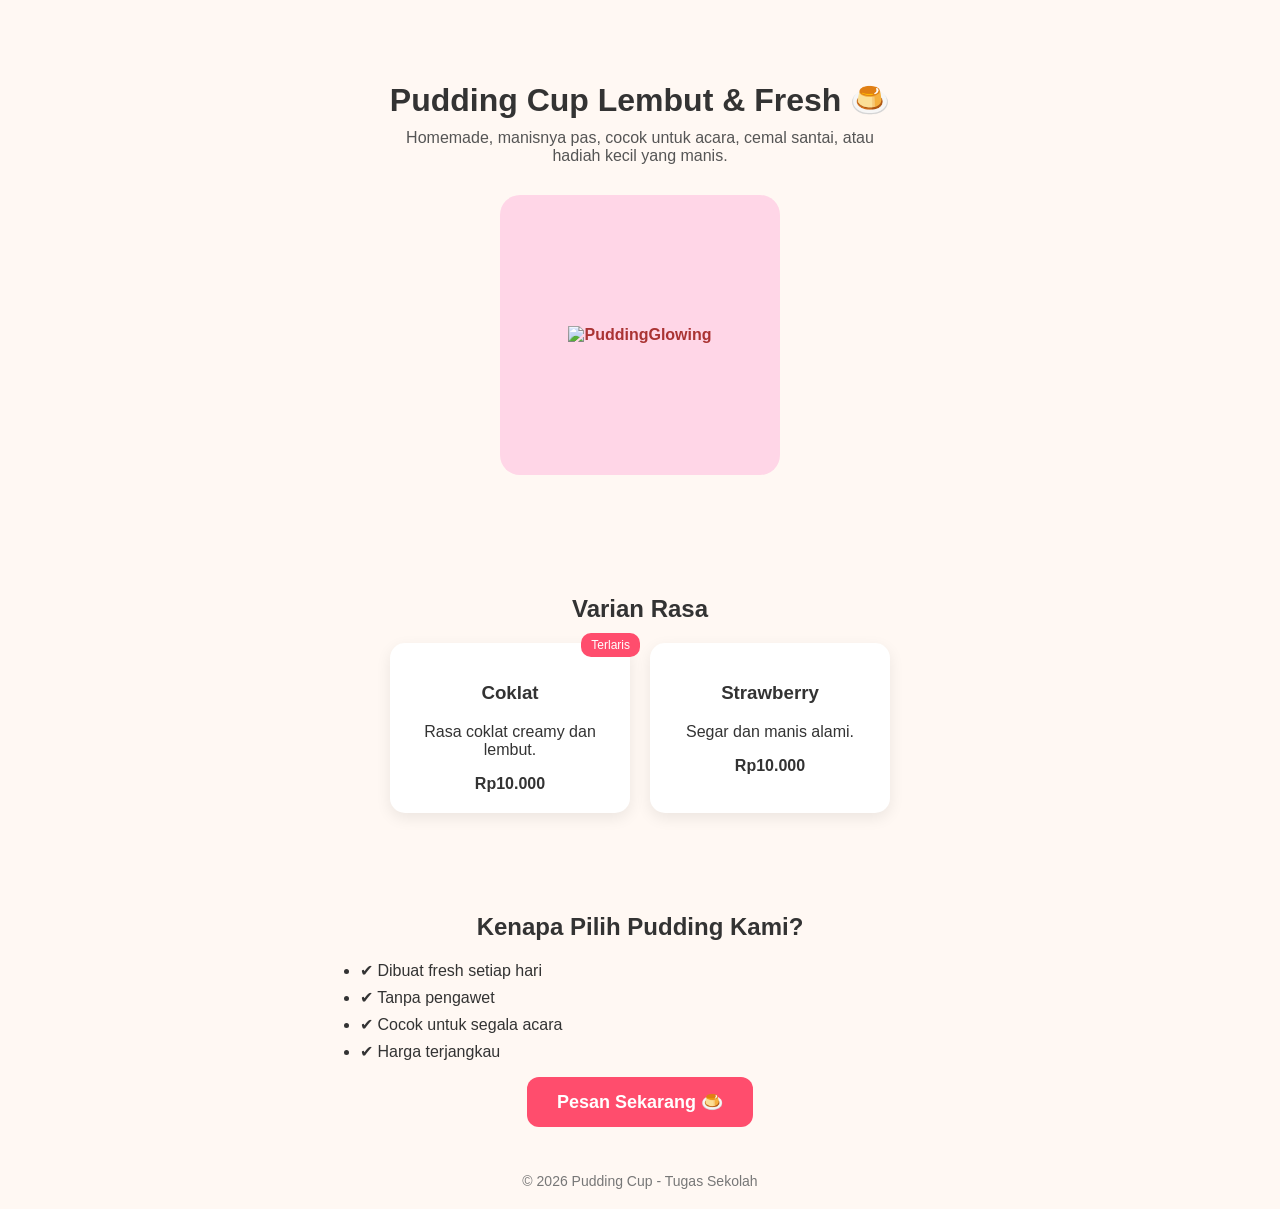
==== index.html @ 882500eb "Update index.html" ====
<!DOCTYPE html>
<html lang="id">
<head>
<meta charset="UTF-8">
<meta name="viewport" content="width=device-width, initial-scale=1.0">
<title>Pudding Cup Lezat</title>

<style>
body {
  margin: 0;
  font-family: 'Segoe UI', sans-serif;
  background: #fff8f3;
  color: #333;
}

.hero {
  text-align: center;
  padding: 60px 20px 30px;
}

.hero h1 {
  font-size: 32px;
  margin-bottom: 10px;
}

.hero p {
  max-width: 500px;
  margin: auto;
  color: #555;
}

/* Placeholder Image */
.image-box {
  width: 280px;
  height: 280px;
  background: #ffd6e7;
  margin: 30px auto;
  border-radius: 20px;
  display: flex;
  align-items: center;
  justify-content: center;
  font-weight: bold;
  color: #a33;
}

.section {
  padding: 40px 20px;
  text-align: center;
}

.menu-container {
  display: flex;
  justify-content: center;
  gap: 20px;
  flex-wrap: wrap;
  margin-top: 20px;
}

.menu-card {
  background: white;
  width: 200px;
  padding: 20px;
  border-radius: 15px;
  box-shadow: 0 5px 15px rgba(0,0,0,0.08);
  position: relative;
  transition: 0.3s;
}

.menu-card:hover {
  transform: translateY(-5px);
}

.badge {
  position: absolute;
  top: -10px;
  right: -10px;
  background: #ff4d6d;
  color: white;
  padding: 5px 10px;
  font-size: 12px;
  border-radius: 10px;
}

.price {
  font-weight: bold;
  margin-top: 10px;
}

.features {
  max-width: 600px;
  margin: auto;
  text-align: left;
}

.features li {
  margin: 8px 0;
}

.cta {
  margin-top: 30px;
}

.cta a {
  background: #ff4d6d;
  color: white;
  padding: 15px 30px;
  text-decoration: none;
  border-radius: 12px;
  font-size: 18px;
  font-weight: bold;
}

footer {
  text-align: center;
  padding: 20px;
  font-size: 14px;
  color: #777;
}
</style>
</head>

<body>

<div class="hero">
  <h1>Pudding Cup Lembut & Fresh 🍮</h1>
  <p>Homemade, manisnya pas, cocok untuk acara, cemal santai, atau hadiah kecil yang manis.</p>

  <div class="image-box">
    <img src="PuddingGlowing.jpg" alt="PuddingGlowing" class="logo utama">
  </div>
</div>

<div class="section">
  <h2>Varian Rasa</h2>

  <div class="menu-container">
    <div class="menu-card">
      <div class="badge">Terlaris</div>
      <h3>Coklat</h3>
      <p>Rasa coklat creamy dan lembut.</p>
      <div class="price">Rp10.000</div>
    </div>

    <div class="menu-card">
      <h3>Strawberry</h3>
      <p>Segar dan manis alami.</p>
      <div class="price">Rp10.000</div>
    </div>
  </div>
</div>

<div class="section">
  <h2>Kenapa Pilih Pudding Kami?</h2>

  <ul class="features">
    <li>✔ Dibuat fresh setiap hari</li>
    <li>✔ Tanpa pengawet</li>
    <li>✔ Cocok untuk segala acara</li>
    <li>✔ Harga terjangkau</li>
  </ul>

  <div class="cta">
    <a href="order.html">Pesan Sekarang 🍮</a>
  </div>
</div>

<footer>
  © 2026 Pudding Cup - Tugas Sekolah
</footer>

</body>

</html>
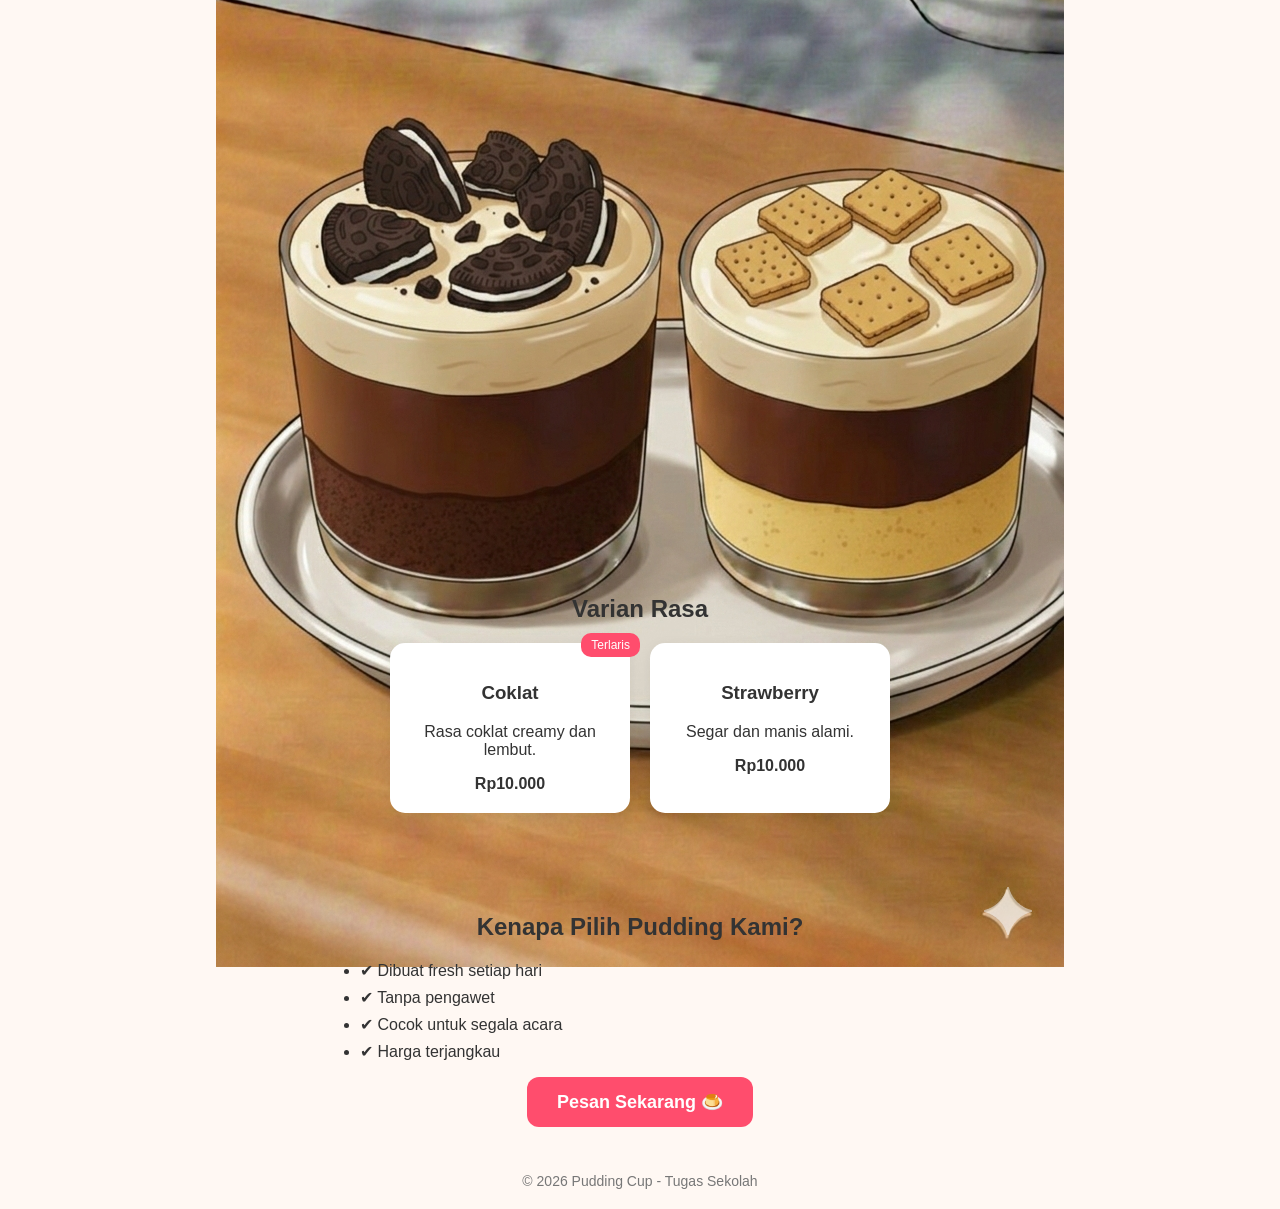
==== commit dbd6f6cc: "Update index.html" ====
--- a/index.html
+++ b/index.html
@@ -126,7 +126,7 @@
   <p>Homemade, manisnya pas, cocok untuk acara, cemal santai, atau hadiah kecil yang manis.</p>
 
   <div class="image-box">
-    <img src="PuddingGlowing.jpg" alt="PuddingGlowing" class="logo utama">
+    <img src="PuddingGlowing.png" alt="PuddingGlowing" class="logo utama">
   </div>
 </div>
 
@@ -171,3 +171,4 @@
 </body>
 
 </html>
+
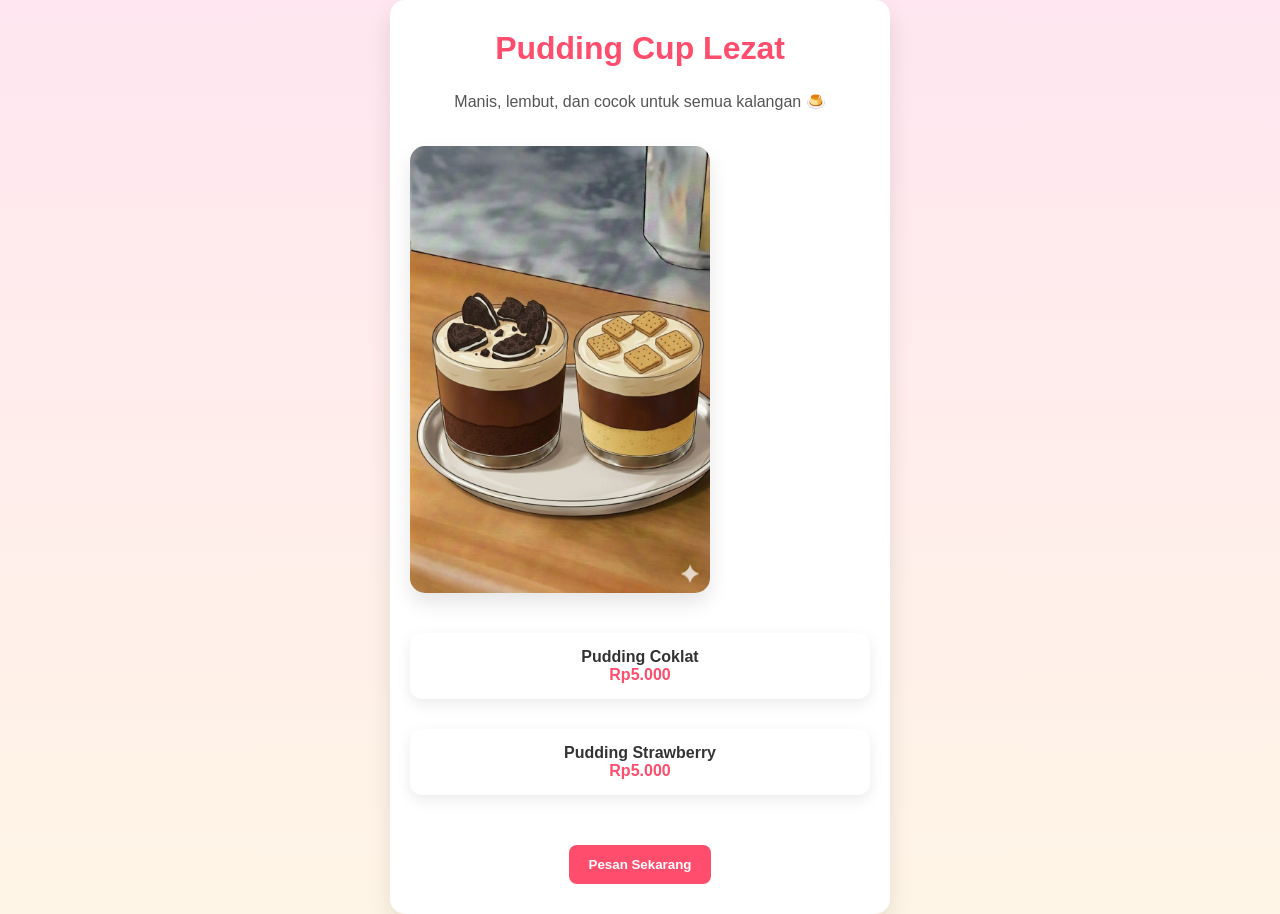
==== commit 5c4d0308: "Update index.html" ====
--- a/index.html
+++ b/index.html
@@ -4,171 +4,106 @@
 <meta charset="UTF-8">
 <meta name="viewport" content="width=device-width, initial-scale=1.0">
 <title>Pudding Cup Lezat</title>
-
+<link rel="stylesheet" href="style.css">
 <style>
 body {
+  font-family: Arial, sans-serif;
+  background: linear-gradient(to bottom, #ffe6f0, #fff5e6);
   margin: 0;
-  font-family: 'Segoe UI', sans-serif;
-  background: #fff8f3;
+  padding: 0;
+}
+
+.container {
+  text-align: center;
+  padding: 30px 20px;
+  max-width: 500px;
+  margin: auto;
+}
+
+h1 {
+  color: #ff4d6d;
+  margin-bottom: 10px;
+}
+
+.tagline {
+  color: #555;
+  margin-bottom: 20px;
+}
+
+.product-image {
+  width: 100%;
+  max-width: 300px;
+  border-radius: 15px;
+  box-shadow: 0 10px 20px rgba(0,0,0,0.1);
+  margin-bottom: 25px;
+}
+
+.menu-box {
+  background: white;
+  padding: 15px;
+  border-radius: 12px;
+  box-shadow: 0 5px 15px rgba(0,0,0,0.08);
+  margin-bottom: 15px;
+}
+
+.menu-title {
+  font-weight: bold;
   color: #333;
 }
 
-.hero {
-  text-align: center;
-  padding: 60px 20px 30px;
+.price {
+  color: #ff4d6d;
+  font-weight: bold;
 }
 
-.hero h1 {
-  font-size: 32px;
-  margin-bottom: 10px;
-}
-
-.hero p {
-  max-width: 500px;
-  margin: auto;
-  color: #555;
-}
-
-/* Placeholder Image */
-.image-box {
-  width: 280px;
-  height: 280px;
-  background: #ffd6e7;
-  margin: 30px auto;
-  border-radius: 20px;
-  display: flex;
-  align-items: center;
-  justify-content: center;
-  font-weight: bold;
-  color: #a33;
-}
-
-.section {
-  padding: 40px 20px;
-  text-align: center;
-}
-
-.menu-container {
-  display: flex;
-  justify-content: center;
-  gap: 20px;
-  flex-wrap: wrap;
+.order-btn {
   margin-top: 20px;
 }
 
-.menu-card {
-  background: white;
-  width: 200px;
-  padding: 20px;
-  border-radius: 15px;
-  box-shadow: 0 5px 15px rgba(0,0,0,0.08);
-  position: relative;
+button {
+  padding: 12px 20px;
+  border: none;
+  border-radius: 8px;
+  background: #ff4d6d;
+  color: white;
+  font-weight: bold;
+  cursor: pointer;
   transition: 0.3s;
 }
 
-.menu-card:hover {
-  transform: translateY(-5px);
-}
-
-.badge {
-  position: absolute;
-  top: -10px;
-  right: -10px;
-  background: #ff4d6d;
-  color: white;
-  padding: 5px 10px;
-  font-size: 12px;
-  border-radius: 10px;
-}
-
-.price {
-  font-weight: bold;
-  margin-top: 10px;
-}
-
-.features {
-  max-width: 600px;
-  margin: auto;
-  text-align: left;
-}
-
-.features li {
-  margin: 8px 0;
-}
-
-.cta {
-  margin-top: 30px;
-}
-
-.cta a {
-  background: #ff4d6d;
-  color: white;
-  padding: 15px 30px;
-  text-decoration: none;
-  border-radius: 12px;
-  font-size: 18px;
-  font-weight: bold;
-}
-
-footer {
-  text-align: center;
-  padding: 20px;
-  font-size: 14px;
-  color: #777;
+button:hover {
+  background: #e6004c;
 }
 </style>
 </head>
-
 <body>
 
-<div class="hero">
-  <h1>Pudding Cup Lembut & Fresh 🍮</h1>
-  <p>Homemade, manisnya pas, cocok untuk acara, cemal santai, atau hadiah kecil yang manis.</p>
+<div class="container">
 
-  <div class="image-box">
-    <img src="PuddingGlowing.png" alt="PuddingGlowing" class="logo utama">
+  <h1>Pudding Cup Lezat</h1>
+  <p class="tagline">Manis, lembut, dan cocok untuk semua kalangan 🍮</p>
+
+  <!-- GANTI dengan nama file gambar kamu -->
+  <img src="pudding.png" alt="Pudding Cup" class="product-image">
+
+  <div class="menu-box">
+    <div class="menu-title">Pudding Coklat</div>
+    <div class="price">Rp5.000</div>
   </div>
+
+  <div class="menu-box">
+    <div class="menu-title">Pudding Strawberry</div>
+    <div class="price">Rp5.000</div>
+  </div>
+
+  <div class="order-btn">
+    <a href="order.html">
+      <button>Pesan Sekarang</button>
+    </a>
+  </div>
+
 </div>
 
-<div class="section">
-  <h2>Varian Rasa</h2>
-
-  <div class="menu-container">
-    <div class="menu-card">
-      <div class="badge">Terlaris</div>
-      <h3>Coklat</h3>
-      <p>Rasa coklat creamy dan lembut.</p>
-      <div class="price">Rp10.000</div>
-    </div>
-
-    <div class="menu-card">
-      <h3>Strawberry</h3>
-      <p>Segar dan manis alami.</p>
-      <div class="price">Rp10.000</div>
-    </div>
-  </div>
-</div>
-
-<div class="section">
-  <h2>Kenapa Pilih Pudding Kami?</h2>
-
-  <ul class="features">
-    <li>✔ Dibuat fresh setiap hari</li>
-    <li>✔ Tanpa pengawet</li>
-    <li>✔ Cocok untuk segala acara</li>
-    <li>✔ Harga terjangkau</li>
-  </ul>
-
-  <div class="cta">
-    <a href="order.html">Pesan Sekarang 🍮</a>
-  </div>
-</div>
-
-<footer>
-  © 2026 Pudding Cup - Tugas Sekolah
-</footer>
-
 </body>
-
 </html>
 
--- a/style.css
+++ b/style.css
@@ -0,0 +1,70 @@
+/* Reset dasar */
+* {
+  margin:0;
+  padding:0;
+  box-sizing:border-box;
+  font-family: Arial, sans-serif;
+}
+
+/* Background */
+body {
+  background: linear-gradient(to bottom, #ffe6f0, #fff5e6);
+  display:flex;
+  justify-content:center;
+  align-items:center;
+  min-height:100vh;
+}
+
+/* Container card */
+.container {
+  background:white;
+  padding:30px;
+  width:90%;
+  max-width:400px;
+  border-radius:15px;
+  box-shadow:0 10px 25px rgba(0,0,0,0.1);
+  display:flex;
+  flex-direction:column;
+  gap:15px;
+}
+
+/* Judul */
+h1 {
+  text-align:center;
+  color:#ff4d6d;
+}
+
+/* Label */
+label {
+  font-weight:bold;
+  margin-top:10px;
+}
+
+/* Input & select */
+input, select {
+  width:100%;
+  padding:10px;
+  border-radius:8px;
+  border:1px solid #ddd;
+}
+
+/* Total */
+h3 {
+  text-align:center;
+  color:#333;
+}
+
+/* Tombol */
+button {
+  padding:12px;
+  border:none;
+  border-radius:8px;
+  background:#ff4d6d;
+  color:white;
+  font-weight:bold;
+  cursor:pointer;
+  transition:0.3s;
+}
+button:hover {
+  background:#e6004c;
+}
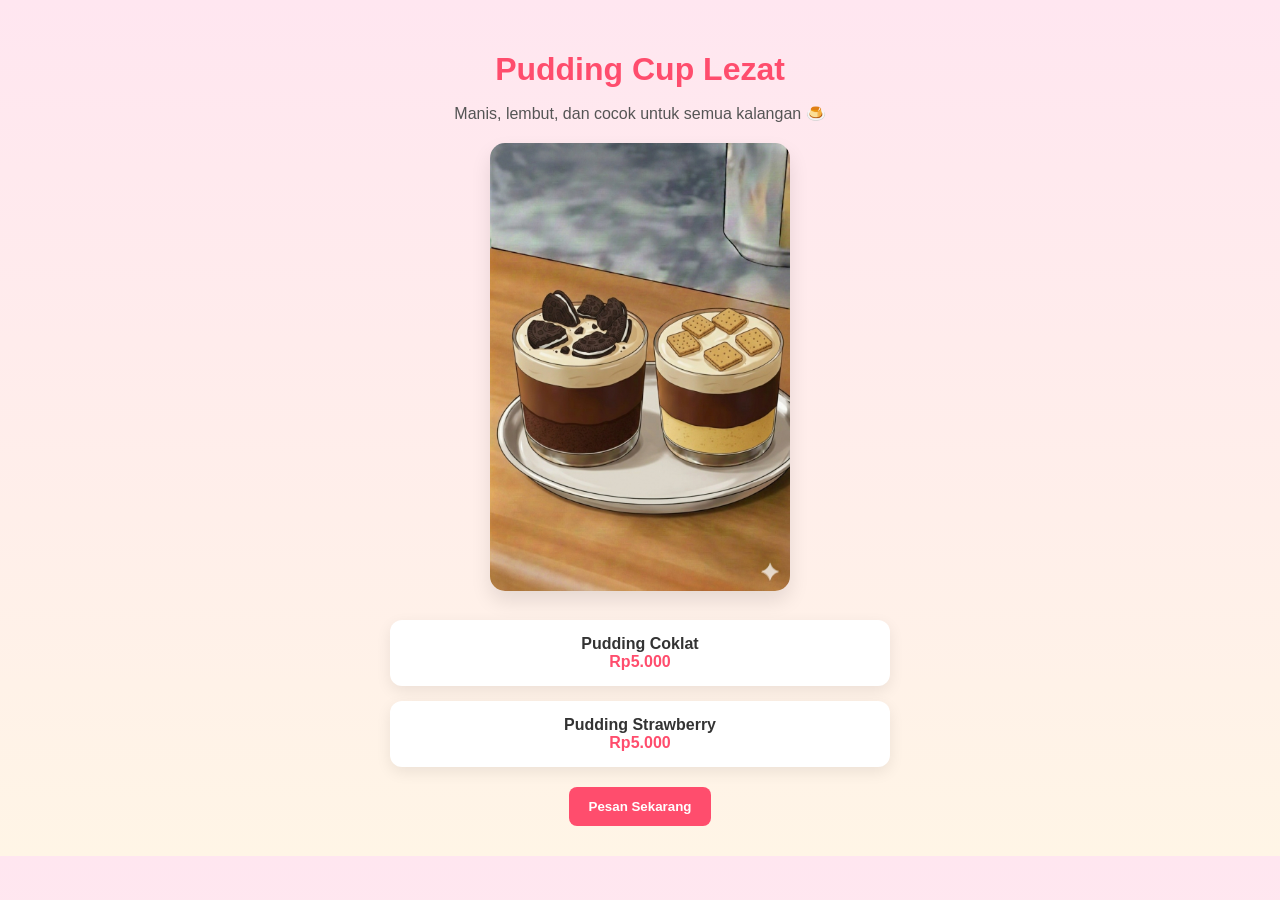
==== commit 0c75db41: "Update index.html" ====
--- a/index.html
+++ b/index.html
@@ -4,7 +4,7 @@
 <meta charset="UTF-8">
 <meta name="viewport" content="width=device-width, initial-scale=1.0">
 <title>Pudding Cup Lezat</title>
-<link rel="stylesheet" href="style.css">
+
 <style>
 body {
   font-family: Arial, sans-serif;
@@ -107,3 +107,4 @@
 </body>
 </html>
 
+
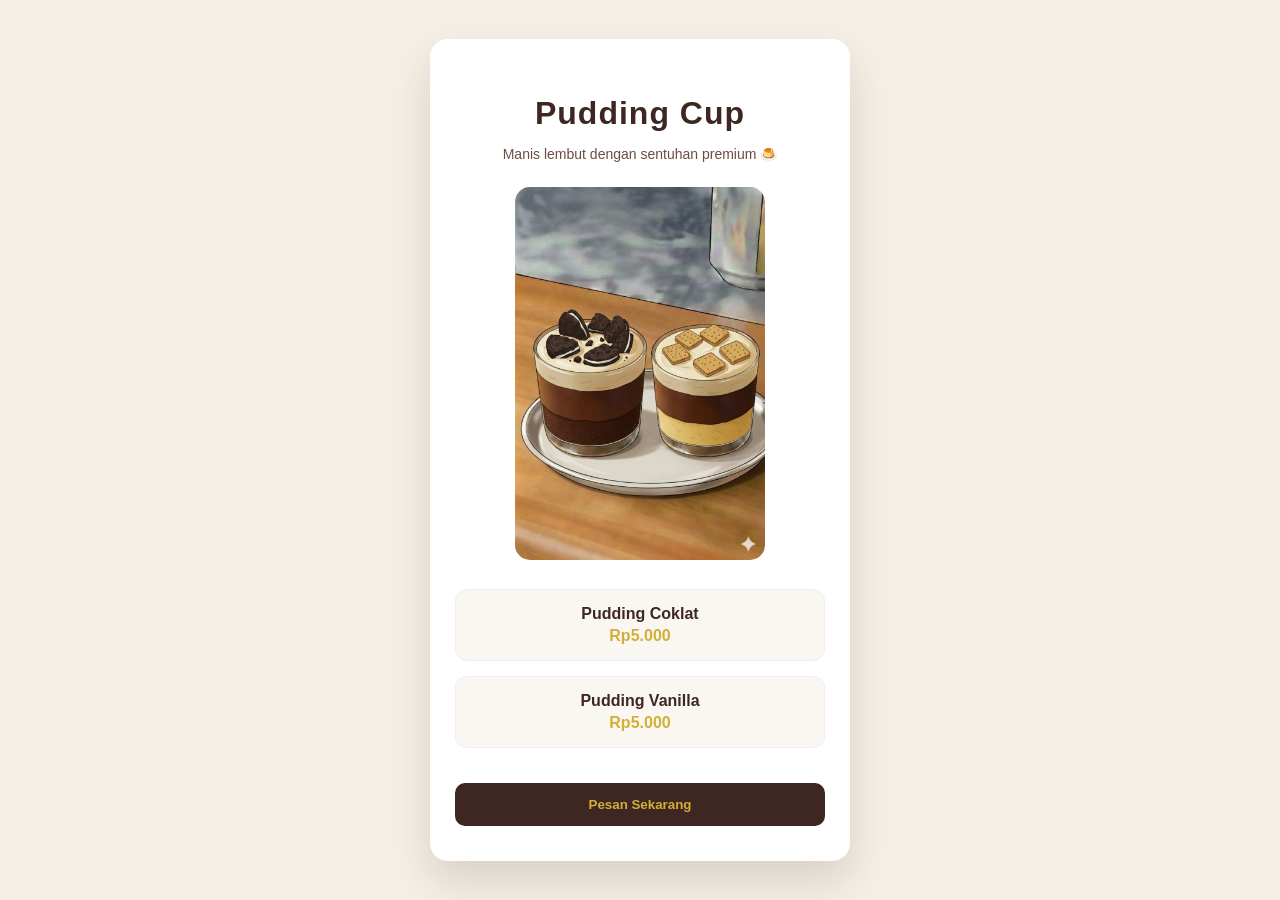
==== commit bbc68c57: "Update index.html" ====
--- a/index.html
+++ b/index.html
@@ -3,108 +3,122 @@
 <head>
 <meta charset="UTF-8">
 <meta name="viewport" content="width=device-width, initial-scale=1.0">
-<title>Pudding Cup Lezat</title>
+<title>Pudding Cup Premium</title>
 
 <style>
 body {
-  font-family: Arial, sans-serif;
-  background: linear-gradient(to bottom, #ffe6f0, #fff5e6);
   margin: 0;
-  padding: 0;
+  font-family: 'Segoe UI', sans-serif;
+  background: #f5efe6;
+
+  display: flex;
+  justify-content: center;
+  align-items: center;
+  min-height: 100vh;
 }
 
 .container {
   text-align: center;
-  padding: 30px 20px;
-  max-width: 500px;
-  margin: auto;
+  max-width: 420px;
+  width: 90%;
+}
+
+.card {
+  background: white;
+  padding: 35px 25px;
+  border-radius: 18px;
+  box-shadow: 0 20px 40px rgba(62,39,35,0.15);
 }
 
 h1 {
-  color: #ff4d6d;
-  margin-bottom: 10px;
+  color: #3e2723;
+  margin-bottom: 8px;
+  letter-spacing: 1px;
 }
 
 .tagline {
-  color: #555;
-  margin-bottom: 20px;
+  color: #6d4c41;
+  margin-bottom: 25px;
+  font-size: 14px;
 }
 
 .product-image {
   width: 100%;
-  max-width: 300px;
+  max-width: 250px;
   border-radius: 15px;
-  box-shadow: 0 10px 20px rgba(0,0,0,0.1);
   margin-bottom: 25px;
 }
 
 .menu-box {
-  background: white;
+  background: #faf7f2;
   padding: 15px;
   border-radius: 12px;
-  box-shadow: 0 5px 15px rgba(0,0,0,0.08);
   margin-bottom: 15px;
+  border: 1px solid #eee;
 }
 
 .menu-title {
-  font-weight: bold;
-  color: #333;
+  font-weight: 600;
+  color: #3e2723;
 }
 
 .price {
-  color: #ff4d6d;
+  color: #d4af37;
   font-weight: bold;
-}
-
-.order-btn {
-  margin-top: 20px;
+  margin-top: 4px;
 }
 
 button {
-  padding: 12px 20px;
+  margin-top: 20px;
+  width: 100%;
+  padding: 14px;
   border: none;
-  border-radius: 8px;
-  background: #ff4d6d;
-  color: white;
-  font-weight: bold;
+  border-radius: 10px;
+  background: #3e2723;
+  color: #d4af37;
+  font-weight: 600;
   cursor: pointer;
-  transition: 0.3s;
+  transition: 0.3s ease;
 }
 
 button:hover {
-  background: #e6004c;
+  background: #d4af37;
+  color: #3e2723;
 }
 </style>
+
 </head>
 <body>
 
 <div class="container">
+  <div class="card">
 
-  <h1>Pudding Cup Lezat</h1>
-  <p class="tagline">Manis, lembut, dan cocok untuk semua kalangan 🍮</p>
+    <h1>Pudding Cup</h1>
+    <p class="tagline">Manis lembut dengan sentuhan premium 🍮</p>
 
-  <!-- GANTI dengan nama file gambar kamu -->
-  <img src="pudding.png" alt="Pudding Cup" class="product-image">
+    <!-- Ganti dengan nama gambar kamu -->
+    <img src="pudding.png" alt="Pudding Cup" class="product-image">
 
-  <div class="menu-box">
-    <div class="menu-title">Pudding Coklat</div>
-    <div class="price">Rp5.000</div>
-  </div>
+    <div class="menu-box">
+      <div class="menu-title">Pudding Coklat</div>
+      <div class="price">Rp5.000</div>
+    </div>
 
-  <div class="menu-box">
-    <div class="menu-title">Pudding Strawberry</div>
-    <div class="price">Rp5.000</div>
-  </div>
+    <div class="menu-box">
+      <div class="menu-title">Pudding Vanilla</div>
+      <div class="price">Rp5.000</div>
+    </div>
 
-  <div class="order-btn">
     <a href="order.html">
       <button>Pesan Sekarang</button>
     </a>
+
   </div>
-
 </div>
 
 </body>
 </html>
+</html>
 
 
+
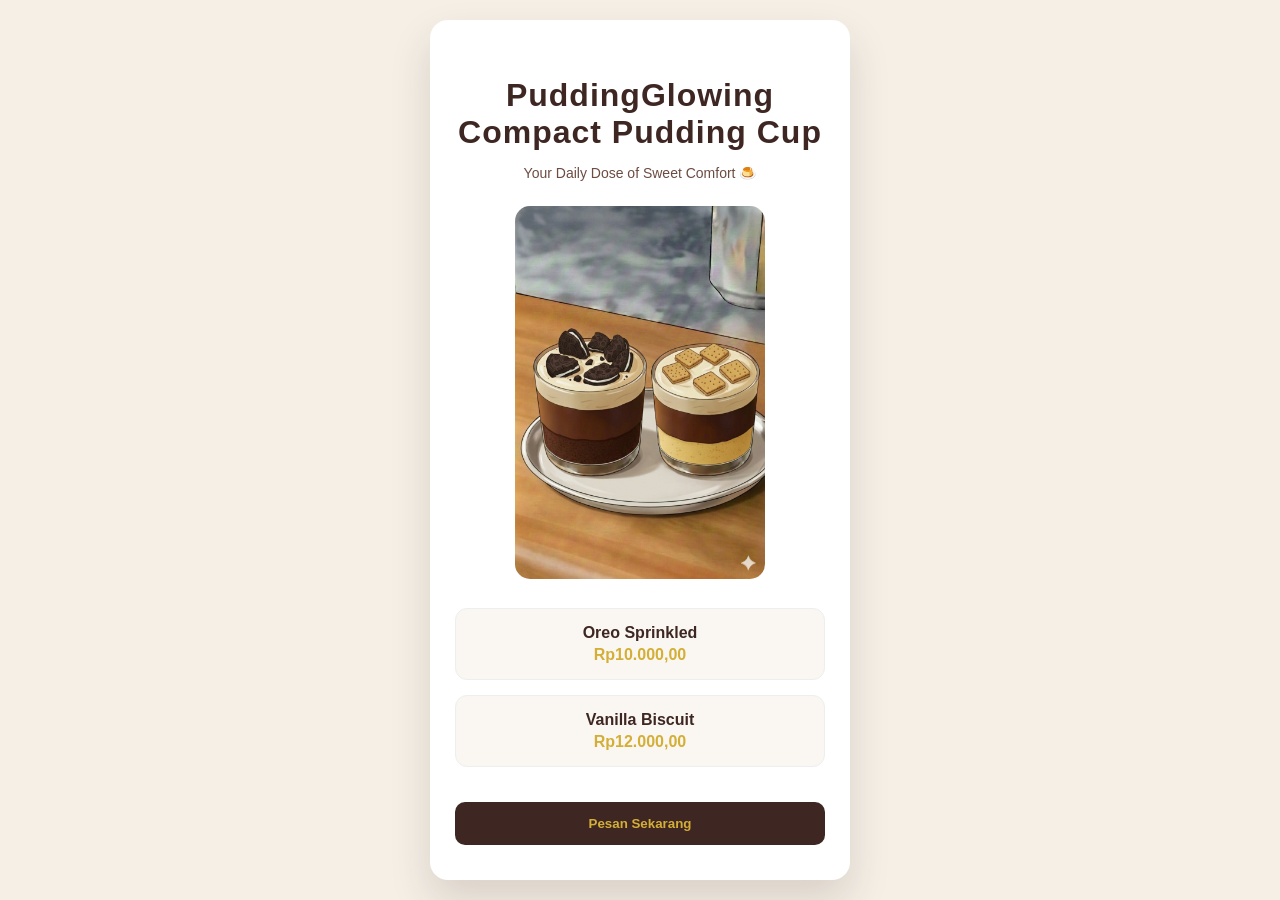
==== commit 2941fa8e: "Update index.html" ====
--- a/index.html
+++ b/index.html
@@ -3,7 +3,7 @@
 <head>
 <meta charset="UTF-8">
 <meta name="viewport" content="width=device-width, initial-scale=1.0">
-<title>Pudding Cup Premium</title>
+<title>PuddingGlowing.co</title>
 
 <style>
 body {
@@ -93,20 +93,20 @@
 <div class="container">
   <div class="card">
 
-    <h1>Pudding Cup</h1>
-    <p class="tagline">Manis lembut dengan sentuhan premium 🍮</p>
+    <h1>PuddingGlowing Compact Pudding Cup</h1>
+    <p class="tagline">Your Daily Dose of Sweet Comfort 🍮</p>
 
     <!-- Ganti dengan nama gambar kamu -->
     <img src="pudding.png" alt="Pudding Cup" class="product-image">
 
     <div class="menu-box">
-      <div class="menu-title">Pudding Coklat</div>
-      <div class="price">Rp5.000</div>
+      <div class="menu-title">Oreo Sprinkled</div>
+      <div class="price">Rp10.000,00</div>
     </div>
 
     <div class="menu-box">
-      <div class="menu-title">Pudding Vanilla</div>
-      <div class="price">Rp5.000</div>
+      <div class="menu-title">Vanilla Biscuit</div>
+      <div class="price">Rp12.000,00</div>
     </div>
 
     <a href="order.html">
@@ -122,3 +122,4 @@
 
 
 
+
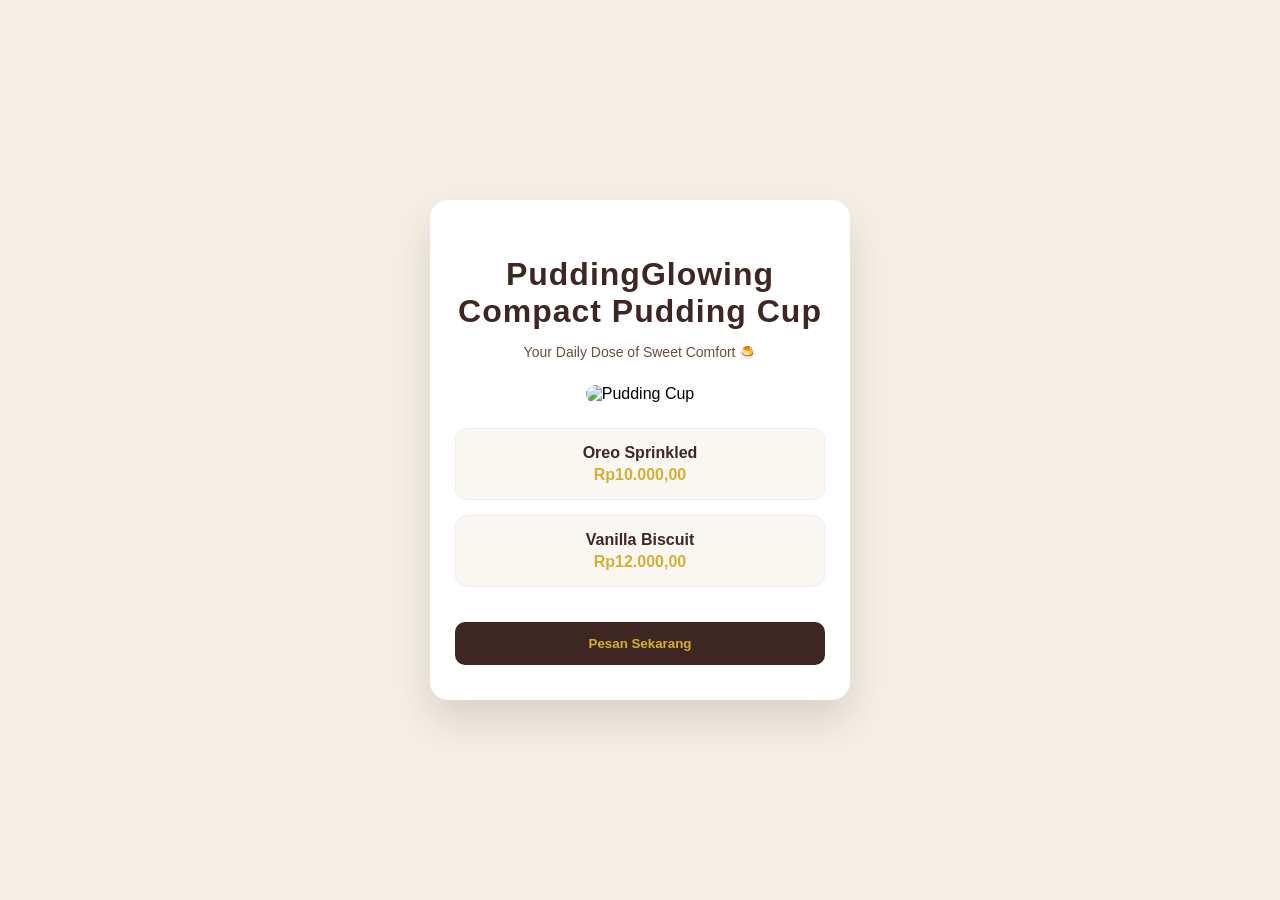
==== commit 20eb44ac: "Update index.html" ====
--- a/index.html
+++ b/index.html
@@ -97,7 +97,7 @@
     <p class="tagline">Your Daily Dose of Sweet Comfort 🍮</p>
 
     <!-- Ganti dengan nama gambar kamu -->
-    <img src="pudding.png" alt="Pudding Cup" class="product-image">
+    <img src="pudding.jpeg" alt="Pudding Cup" class="product-image">
 
     <div class="menu-box">
       <div class="menu-title">Oreo Sprinkled</div>
@@ -123,3 +123,4 @@
 
 
 
+
